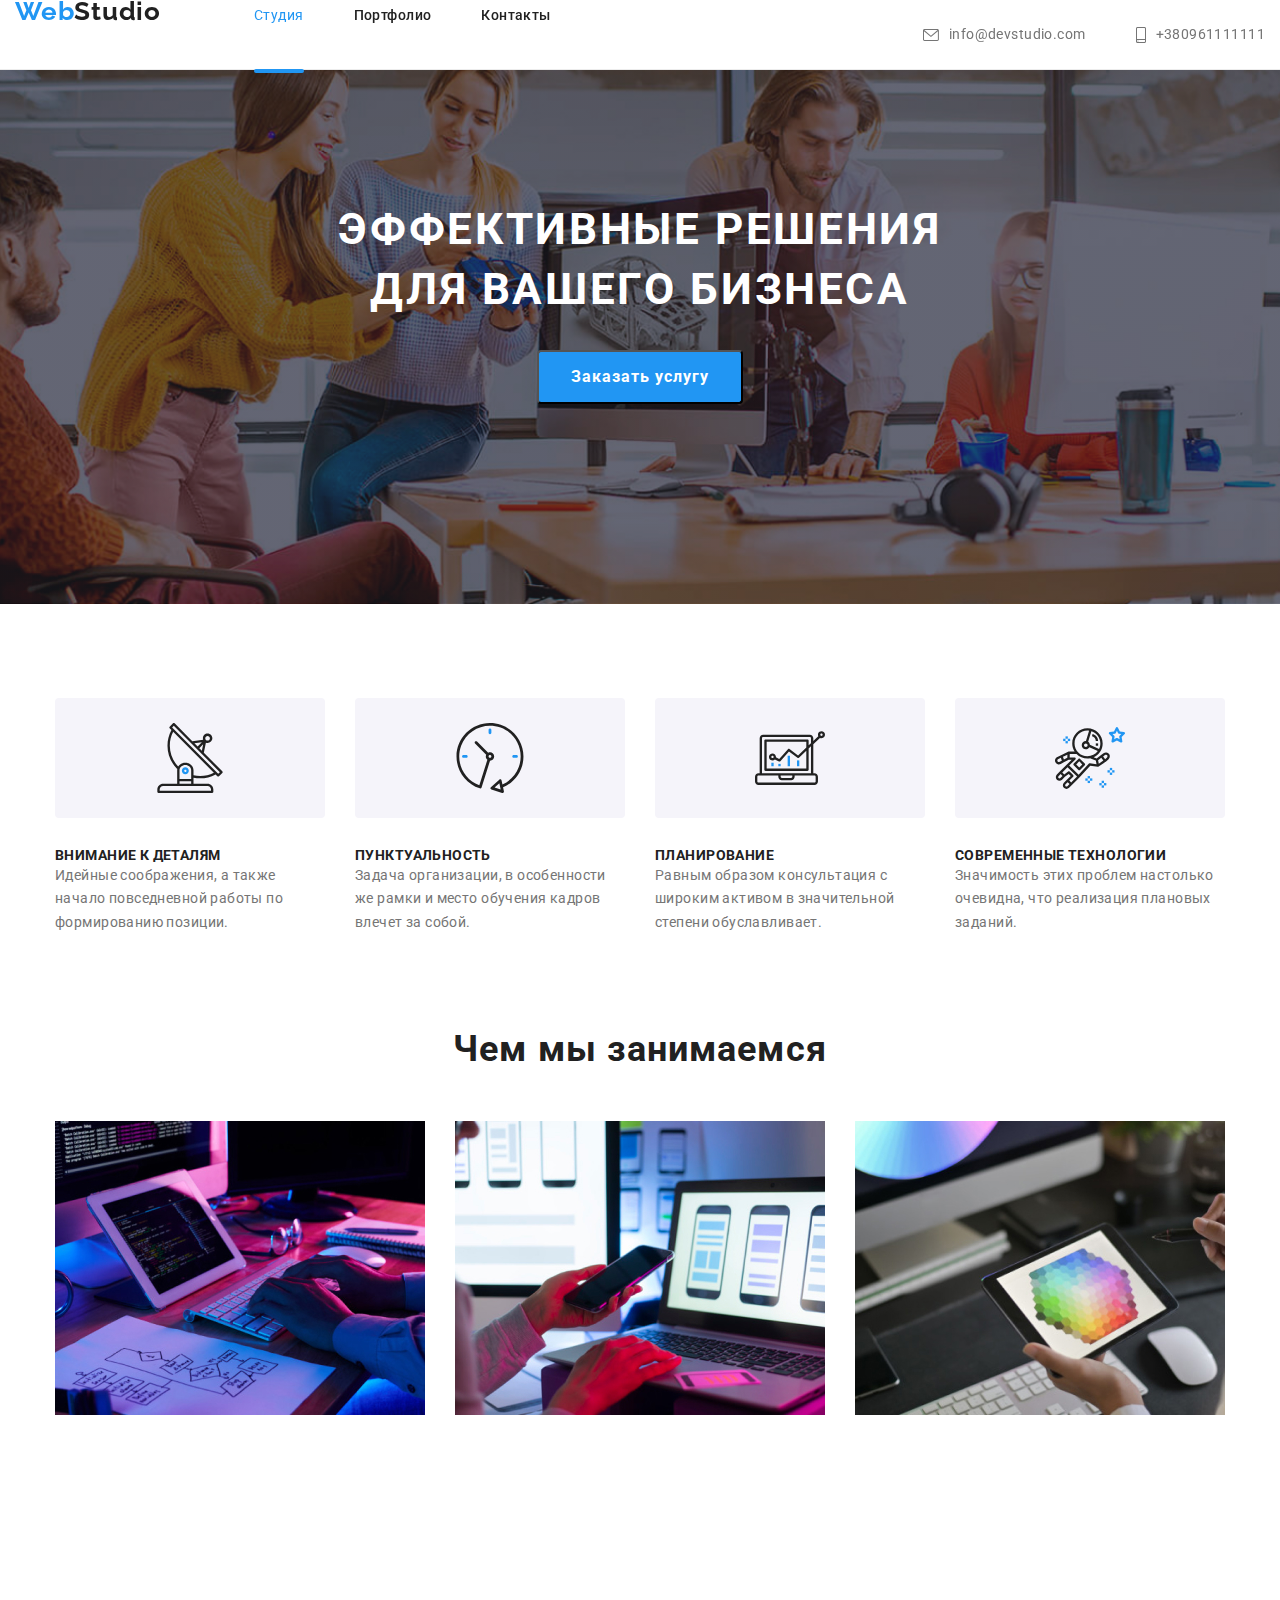
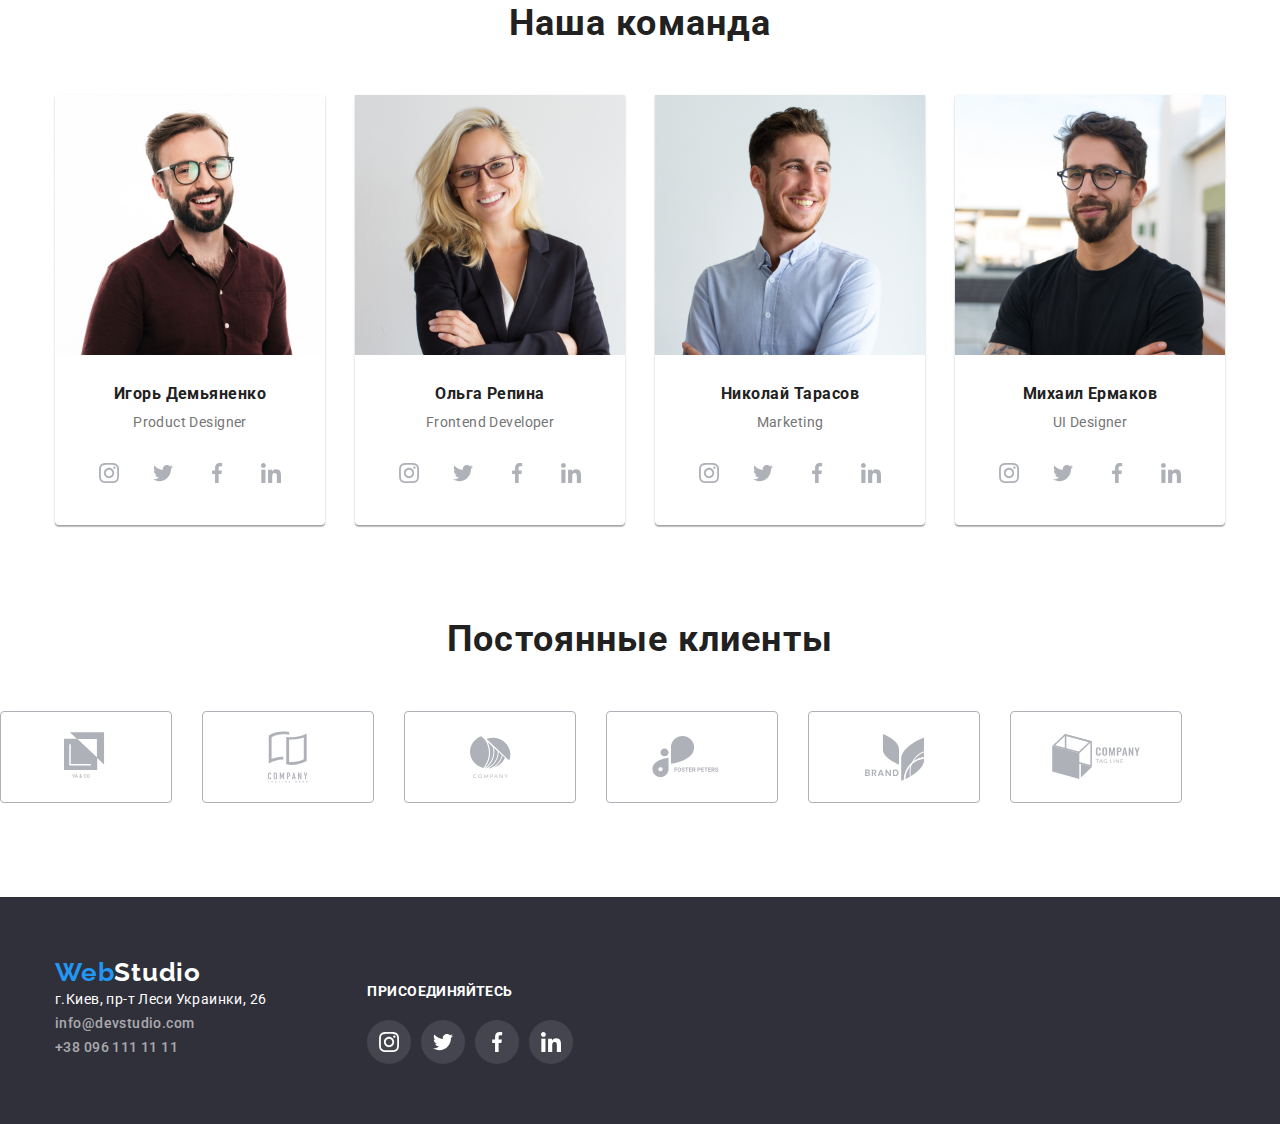
==== index.html @ 77bff118 "add folders" ====
<!DOCTYPE html>
<html lang="ru"> 
<head>      
<meta charset="UTF-8">
<meta name="viewport" content="width=device-width, initial-scale=1.0"/>
<title>Studio</title>
<link rel="preconnect" href="https://fonts.gstatic.com">
<link href="https://fonts.googleapis.com/css2?family=Raleway:wght@700&family=Roboto:wght@400;500;700;900&display=swap"
    rel="stylesheet" />
<link href="https://cdnjs.cloudflare.com/ajax/libs/modern-normalize/0.1.0/modern-normalize.css">
<link rel="stylesheet" href="./css/styles.css"/>
</head>
<body>
    <!--Шапка сайта-->
<header class="page-header">
<div class="container">   
<nav class="nav">
<a class="logo" href="/">
 <span class="logo-blue">Web</span>Studio
</a>
<ul class="menu list">
    <li class="menu-item" ><a href="./index.html" class="menu-link-current">Студия</a></li>
    <li class="menu-item" ><a href="./portfolio.html" class="menu-link">Портфолио</a></li>
    <li class="menu-item" ><a href="" class="menu-link">Контакты</a></li>
</ul>
</nav>
<!--Список с почтой и номером телефона-->
<ul class="contacts list">
    <li class="contacts-item">
        <a class="link contacts-e" href="mailto:info@devstudio.com">
<svg class="envelope-icon" width="16" height="12">
<use href="./images/icons/sprite.svg#icon-envelope"></use>    
</svg>  info@devstudio.com</a></li>

    <li class="contacts-item">
        <a class="link contacts-s" href="tel:+380961111111">
 <svg class="smartphone-icon" width="10" height="16">
 <use href="./images/icons/sprite.svg#icon-smartphone"></use>     
 </svg>   +380961111111 </a> </li>
</ul>
</div>    
</header>
<main>
<!-- Блок Герой-->
    <section class="hero">
<div class="container">
      <h1 class="page-title" >Эффективные решения для вашего бизнеса</h1>
      <button class="hero-button" type="button">Заказать услугу</button>
      </div> 
    </section>
<!--Секция"Особенности"-->
<section class="features">
    <div class="container">
<ul class="list main-block">
    <li class="block-item">
        <div class="block-icons">
     <svg class="antenna" width="70" height="70">
     <use href="./images/icons/sprite.svg#icon-antenna">
    </use>   
     </svg>       
        </div>
        <h3 class="section-features">Внимание к деталям</h3>
        <p class="text-features">Идейные соображения, а также начало повседневной работы по формированию позиции.</p>
    </li>
  <li class="block-item">
    <div class="block-icons">
 <svg class="clock" width="70" height="70">
 <use href="./images/icons/sprite.svg#icon-clock">
</use>    
 </svg>       
    </div>  
      <h3 class="section-features">Пунктуальность</h3>
      <p class="text-features">Задача организации, в особенности же рамки и место обучения кадров влечет за собой.</p>
  </li>
  <li class="block-item">
      <div class="block-icons">
<svg class="diagram" width="70" height="70">
<use href="./images/icons/sprite.svg#icon-diagram"></use>    
</svg>          
      </div>
      <h3 class="section-features">Планирование</h3>
      <p class="text-features">Равным образом консультация с широким активом в значительной степени обуславливает.</p>
  </li>
  <liv class="block-item">
      <div class="block-icons">
<svg class="astronaut" width="70" height="70">
<use href="./images/icons/sprite.svg#icon-astronaut"></use>    
</svg>
 </div>
      <h3 class="section-features">Современные технологии</h3>
      <p class="text-features">Значимость этих проблем настолько очевидна, что реализация плановых заданий.</p>
  </li>  
</ul>
</div>
</section>
<!--Секция "Чем мы занимаемся"-->
<section class="section-what-we-do">
    <div class="container" >
  <h2 class="section-title">Чем мы занимаемся</h2>
<ul class="list what-we-do ">
    <li class="what-we-do-item"><img src="./images/box1.jpg" alt="Работа за компьютером" width="370"></li>
    <li class="what-we-do-item"><img src="./images/box2.jpg" alt="Работа за компьютером" width="370"></li>
    <li class="what-we-do-item"><img src="./images/box3.jpg" alt="Работа с цветом" width="370"></li>
</ul>
</div>
</section>
<!--Секция "Наша Команда"-->
<section class="section-team">
    <div class="container-team">
    <h2 class="section-title">Наша команда</h2>
    <ul class="list card-set team-list">
    <li class=" item team-item"><img src="./images/img copy.jpg" alt="Игорь Демьяненко Product Designer" width="270">
           <div class="card-background"><h3 class="team-item-name">Игорь Демьяненко</h3><p class="team-item-position">Product Designer</p>
<ul class="list social-icons">
    <li class="social-icons-item">
        <a href="#" class="social-icons-link">
            <svg class="social-icons-svg">
                <use href="./images/icons/sprite.svg#icon-instagram"></use>
            </svg>
        </a>
    </li>
    <li class="social-icons-item">
        <a href="#" class="social-icons-link">
            <svg class="social-icons-svg">
                <use href="./images/icons/sprite.svg#icon-twitter"></use>
            </svg>
        </a>
    </li>
    <li class="social-icons-item">
        <a href="#" class="social-icons-link">
            <svg class="social-icons-svg">
                <use href="./images/icons/sprite.svg#icon-facebook"></use>
            </svg>
        </a>
    </li>
    <li class="social-icons-item">
        <a href="#" class="social-icons-link">
            <svg class="social-icons-svg">
                <use href="./images/icons/sprite.svg#icon-linkedin"></use>
            </svg>
        </a>
    </li>
</ul>
        </div>
        </li>
     <li class=" item team-item"><img src="./images/img2 copy.jpg" alt="Ольга Репина Frontend Developer" width="270">
        <div class="card-background"><h3 class="team-item-name">Ольга Репина</h3><p class="team-item-position">Frontend Developer</p>
        <ul class="list social-icons">
            <li class="social-icons-item">
                <a href="#" class="social-icons-link">
                    <svg class="social-icons-svg">
                        <use href="./images/icons/sprite.svg#icon-instagram"></use>
                    </svg>
                </a>
            </li>
            <li class="social-icons-item">
                <a href="#" class="social-icons-link">
                    <svg class="social-icons-svg">
                        <use href="./images/icons/sprite.svg#icon-twitter"></use>
                    </svg>
                </a>
            </li>
            <li class="social-icons-item">
                <a href="#" class="social-icons-link">
                    <svg class="social-icons-svg">
                        <use href="./images/icons/sprite.svg#icon-facebook"></use>
                    </svg>
                </a>
            </li>
            <li class="social-icons-item">
                <a href="#" class="social-icons-link">
                    <svg class="social-icons-svg">
                        <use href="./images/icons/sprite.svg#icon-linkedin"></use>
                    </svg>
                </a>
            </li>
        </ul>
        </div></li>
     <li class=" item team-item"><img src="./images/img3 copy.jpg" alt="Николай Тарасов Marketing" width="270">
<div class="card-background"><h3 class="team-item-name">Николай Тарасов</h3><p class="team-item-position">Marketing</p>
<ul class="list social-icons">
    <li class="social-icons-item">
        <a href="#" class="social-icons-link">
            <svg class="social-icons-svg">
                <use href="./images/icons/sprite.svg#icon-instagram"></use>
            </svg>
        </a>
    </li>
    <li class="social-icons-item">
        <a href="#" class="social-icons-link">
            <svg class="social-icons-svg">
                <use href="./images/icons/sprite.svg#icon-twitter"></use>
            </svg>
        </a>
    </li>
    <li class="social-icons-item">
        <a href="#" class="social-icons-link">
            <svg class="social-icons-svg">
                <use href="./images/icons/sprite.svg#icon-facebook"></use>
            </svg>
        </a>
    </li>
    <li class="social-icons-item">
        <a href="#" class="social-icons-link">
            <svg class="social-icons-svg">
                <use href="./images/icons/sprite.svg#icon-linkedin"></use>
            </svg>
        </a>
    </li>
</ul>
</div></li>
    <li class="item team-item"><img src="./images/img4 copy.jpg" alt="Михаил Ермаков UI Designer" width="270">
    <div class="card-background"><h3 class="team-item-name">Михаил Ермаков</h3><p class="team-item-position">UI Designer</p>
    <ul class="list social-icons">
        <li class="social-icons-item">
            <a href="#" class="social-icons-link">
                <svg class="social-icons-svg">
                    <use href="./images/icons/sprite.svg#icon-instagram"></use>
                </svg>
            </a>
        </li>
        <li class="social-icons-item">
            <a href="#" class="social-icons-link">
                <svg class="social-icons-svg">
                    <use href="./images/icons/sprite.svg#icon-twitter"></use>
                </svg>
            </a>
        </li>
        <li class="social-icons-item">
            <a href="#" class="social-icons-link">
                <svg class="social-icons-svg">
                    <use href="./images/icons/sprite.svg#icon-facebook"></use>
                </svg>
            </a>
        </li>
        <li class="social-icons-item">
            <a href="#" class="social-icons-link">
                <svg class="social-icons-svg">
                    <use href="./images/icons/sprite.svg#icon-linkedin"></use>
                </svg>
            </a>
        </li>
    </ul>
    </div></li>
    </ul>
  </div>  
</section>
<!--Секция"Постоянные клиенты"-->
<section class="section-clients">
  <h2 class="title-clients">Постоянные клиенты</h2>  
        <ul class="list logo-clients">
<li class="logo-clients-item"><a href="#" class="logo-clients-icon">
    <svg class="icon-logo" width="44.27" height="49.23">
 <use href="./images/icons/sprite.svg#icon-logo1">
 </use>       
    </svg></a></li>
<li class="logo-clients-item"><a href="#" class="logo-clients-icon">
<svg class="icon-logo" width="40" height="52"> <use href="./images/icons/sprite.svg#icon-logo2"></use></svg></a></li>
<li class="logo-clients-item"><a href="#" class="logo-clients-icon">
<svg class="icon-logo" width="41" height="42.6"><use href="./images/icons/sprite.svg#icon-logo3"></use></svg>    
</a></li>
<li class="logo-clients-item"><a href="#" class="logo-clients-icon">
<svg class="icon-logo" width="79.66" height="42.02"><use href="./images/icons/sprite.svg#icon-logo4">
</use></svg>
</a></li>
<li class="logo-clients-item"><a href="#" class="logo-clients-icon">
<svg class="icon-logo" width="59" height="47">
<use href="./images/icons/sprite.svg#icon-logo5"></use></svg>    
</a></li>
<li class="logo-clients-item"><a href="#" class="logo-clients-icon">
<svg class="icon-logo" width="88.48" height="45.44">
    <use href="./images/icons/sprite.svg#icon-logo6"></use></svg>    
</a></li>
</ul>
</section>
</main>
<!--Подвал сайта-->
<footer class="section-bottom">
 <div class="container"> 
 <div class="address-footer">         
<a class="logo" href="/">
   <span class="logo-blue">Web</span><span class="logo-white">Studio</span>
</a>
<address>
<ul class="list">
<li><a class="map-link" href="https://goo.gl/maps/qB4iPWVN4ftwvtJb9" target="_blank" rel="noopener noreferrer">
    г.Киев, пр-т Леси Украинки, 26</a></li>    
<li><a class="link-footer" href="mailto:info@devstudio.com">info@devstudio.com</a></li>
<li><a class="link-footer" href="tel:+380961111111">+38 096 111 11 11</a></li>
 </ul>
</address>
</div> 
<div class="socials">
 <h2 class="socials-text">Присоединяйтесь</h2>
 <ul class="list socials-link">
 <li class="socials-item">
     <a href="#" class="socials-around">
     <svg class="socials-icon-svg">
    <use href="./images/icons/sprite.svg#icon-instagramf"></use>
</svg></a>
</li>
 <li class="socials-item">
     <a href="#" class="socials-around">
         <svg class="socials-icon-svg">
    <use href="./images/icons/sprite.svg#icon-twitterf"></use>
</svg></a>
</li>
 <li class="socials-item">
     <a href="#" class="socials-around">
         <svg class="socials-icon-svg">
    <use href="./images/icons/sprite.svg#icon-facebookf"></use>
</svg></a>
</li>
 <li class="socials-item"><a href="#" class="socials-around">
     <svg class="socials-icon-svg">
    <use href="./images/icons/sprite.svg#icon-linkedinf"></use>
</svg></a>
</li>   
 </ul>   
</div>
</div>
</footer>
</body>
</html>
---- css/styles.css ----
:root {
  --main-text-color: #757575;
  --page-title: #ffffff;
  --title-color: #212121;
  --logo-color: #2196f3;
  --accent-color: #2196f3;
  --icon-color: #afb1b8;
  --card-border: #eeeeee;
  --cubic-bezier: cubic-bezier(0.4, 0, 0.2, 1);
  --shadow-card: 0px 1px 1px rgba(0, 0, 0, 0.12),
    0px 4px 4px rgba(0, 0, 0, 0.06), 1px 4px 6px rgba(0, 0, 0, 0.16);
  --back-card: rgba(33, 150, 243, 0.9);
  --shadow-button: 0px 3px 1px rgba(0, 0, 0, 0.1),
    0px 1px 2px rgba(0, 0, 0, 0.08), 0px 2px 2px rgba(0, 0, 0, 0.12);

  --main-font: Roboto, sans-serif;
  --title-font: Roboto, sans-serif;
  --logo-font: Raleway, sans-serif;
}

html {
  box-sizing: border-box;
}

*,
*::before,
*::after {
  box-sizing: inherit;
  margin: 0;
  padding: 0;
}

body {
  font-family: var(--main-font);
  font-size: 14px;
  line-height: 1.71;
  letter-spacing: 0.03em;
  color: var(--main-text-color);
}

h1,
h2,
h3,
p {
  margin-top: 0;
}

img {
  display: block;
  max-width: 100%;
}
.container {
  width: 1200px;
  padding: 0 15px;
  margin-left: auto;
  margin-right: auto;
}

.page-header .container {
  position: fixed;
  width: 100%;
  height: 70px;
  z-index: 10;
  background-color: var(--page-title);
  display: flex;
  align-items: center;
  justify-content: flex-start;
  border-bottom: 1px solid #ececec;
}

.nav {
  display: flex;
  align-items: baseline;
  margin-right: auto;
}
.contacts {
  display: flex;
  align-items: center;
  margin-left: 331px;
}

.contacts-e,
.contacts-s {
  display: flex;
  align-items: center;
  text-decoration: none;
  color: var(--main-text-color);
}

.contacts-e:hover,
.contacts-e:focus {
  color: var(--accent-color);
}

.contacts-s:hover,
.contacts-s:focus {
  color: var(--accent-color);
}

.envelope-icon {
  margin-right: 10px;
  fill: currentColor;
}

.smartphone-icon {
  margin-right: 10px;
  fill: currentColor;
}

.smartphone-icon:hover,
.smartphone-icon:focus {
  fill: #2196f3;
}

.contacts-item:nth-child(2) {
  margin-left: 50px;
}

.link {
  color: var(--main-text-color);
  text-decoration: none;
}
.link:hover,
.link:focus {
  color: var(--accent-color);
}

.menu-link {
  display: block;
  color: var(--title-color);
  font-weight: 500;
  text-decoration: none;
  transition-property: color;
  transition-duration: 250ms;
  transition-timing-function: var(--cubic-bezier);
}

.menu-link-current {
  position: relative;
  display: block;
  color: var(--accent-color);
  text-decoration: none;
  padding-bottom: 45px;
}

.menu-link-current::after {
  position: absolute;
  bottom: 0;
  content: '';
  display: block;
  width: 100%;
  height: 4px;
  background-color: var(--accent-color);
  border-radius: 2px;
}

.menu-link:hover,
.menu-link:focus {
  color: var(--accent-color);
}

.menu {
  display: inline-flex;
  justify-content: center;
}

.menu-item:not(:last-child) {
  margin-right: 50px;
}

.link-footer {
  font-style: normal;
  font-weight: 500;
  text-decoration: none;
  color: rgba(255, 255, 255, 0.6);
}
.map-link {
  color: var(--page-title);
  font-style: normal;
  text-decoration: none;
}
.card-set {
  display: flex;
  flex-wrap: wrap;
  padding: 0;
  margin-left: -30px;
  margin-top: -30px;
}

.logo {
  display: block;
  margin-right: 93px;
  font-family: Raleway;
  font-weight: bold;
  font-size: 26px;
  line-height: 1.19;
  letter-spacing: 0.03em;
  color: var(--title-color);
  text-decoration: none;
}

.logo-blue {
  color: var(--accent-color);
}

.logo-white {
  color: var(--page-title);
}

.main-list {
  color: var(--title-color);
}
.list {
  margin: 0;
  padding-left: 0;
  list-style: none;
}
.list-bottom {
  font-family: Roboto;
  font-style: normal;
  font-weight: normal;
  font-size: 14px;
  line-height: 1.71px;
  letter-spacing: 0.03em;
  color: var(--page-title);
}

.button-list {
  display: flex;
  justify-content: center;
  margin-bottom: 50px;
}

.container-filters {
  margin-left: auto;
  margin-right: auto;
}

.filters-item:not(:last-child) {
  margin-right: 8px;
}

.hero {
  max-width: 1600px;
  padding: 200px 0;
  margin: 0 auto;
  background-color: var(--bg-color);
  background-image: linear-gradient(
      to right,
      rgba(47, 48, 58, 0.4),
      rgba(47, 48, 58, 0.4)
    ),
    url(../images/img9.jpg);
  background-repeat: no-repeat;
  background-position: center;
  background-size: cover;
  text-align: center;
}

.hero-button {
  font-family: Roboto;
  font-style: normal;
  font-weight: bold;
  font-size: 16px;
  line-height: 1.87;
  text-align: center;
  letter-spacing: 0.06em;
  color: var(--page-title);
  background-color: var(--accent-color);
  display: block;
  margin: 0 auto;
  padding: 10px 32px;
  border-radius: 4px;
}

.button {
  padding: 6px 22px;
  border-radius: 4px;
  border: none;
  background-color: #f5f4fa;
  font-family: Roboto;
  font-weight: 500;
  font-size: 16px;
  line-height: 1.62;
  letter-spacing: 0.03em;
  color: var(--title-color);
  cursor: pointer;
  transition-property: color, background-color, box-shadow;
  transition-duration: 250ms;
  transition-timing-function: var(--cubic-bezier);
}

.button:hover,
.button:focus {
  color: var(--page-title);
  background-color: var(--accent-color);
  box-shadow: var(--shadow-button);
}

.page-title {
  max-width: 696px;
  font-family: var(--title-font);
  font-size: 44px;
  line-height: 1.36;
  text-align: center;
  letter-spacing: 0.06em;
  text-transform: uppercase;
  color: var(--page-title);
  margin: 0 auto;
  margin-bottom: 30px;
}

.features {
  padding-top: 94px;
  padding-bottom: 94px;
}

.section-features {
  font-family: Roboto;
  font-weight: bold;
  font-size: 14px;
  line-height: 1.14;
  letter-spacing: 0.03em;
  text-transform: uppercase;
  color: var(--title-color);
}

.main-block {
  display: flex;
  justify-content: center;
}

.block-item:not(:last-child) {
  margin-right: 30px;
}

.block-icons {
  display: flex;
  justify-content: center;
  align-items: center;
  width: 270px;
  height: 120px;
  background-color: #f5f4fa;
  margin-bottom: 30px;
  border-radius: 4px;
}

.section-what-we-do {
  padding-bottom: 94px;
}

.what-we-do {
  display: flex;
  justify-content: center;
}

.what-we-do-item:not(:last-child) {
  margin-right: 30px;
}

.section-title {
  margin-bottom: 50px;
  font-family: Roboto;
  font-style: normal;
  font-weight: bold;
  font-size: 36px;
  line-height: 1.16;
  letter-spacing: 0.03em;
  text-align: center;
  color: #212121;
}

.card-background {
  color: var(--page-title);
  padding: 30px 32px;
}

.section-team {
  padding-top: 94px;
  padding-bottom: 94px;
}

.container-team {
  width: 1200px;
  padding: 0 15px;
  margin: 0 auto;
}

.team-item:not(:last-child) {
  margin-right: 30px;
}

.team-item {
  box-shadow: 0px 1px 3px rgba(0, 0, 0, 0.12), 0px 1px 1px rgba(0, 0, 0, 0.14),
    0px 2px 1px rgba(0, 0, 0, 0.2);
  border-radius: 0px 0px 4px 4px;
}

.team-item-position {
  font-family: Roboto;
  font-style: normal;
  font-weight: normal;
  font-size: 14px;
  line-height: 1.71;
  letter-spacing: 0.03em;
  text-align: center;
  color: var(--main-text-color);
  margin-bottom: 8px;
}

.team-item-name {
  font-family: var(--title-font);
  font-size: 16px;
  line-height: 1.16;
  letter-spacing: 0.03em;
  text-align: center;
  color: var(--title-color);
  margin-bottom: 8px;
}

.social-icons-item:not(:last-child) {
  margin-right: 10px;
}

.section-clients {
  margin-bottom: 94px;
}

.title-clients {
  font-family: Roboto;
  font-weight: 700;
  font-size: 36px;
  line-height: 1.16;
  letter-spacing: 0.03em;
  text-align: center;
  color: var(--title-color);
  margin-bottom: 50px;
}

.logo-clients {
  display: flex;
}

.logo-clients-item {
  display: flex;
  justify-content: center;
  color: var(--icon-color);
  border: 1px solid var(--icon-color);
  border-radius: 4px;
  margin-right: 30px;
}

.logo-clients-item:last-child {
  margin-right: 0;
}

.logo-clients-item:hover,
.logo-clients-item:focus {
  border: 1px solid var(--accent-color);
}

.logo-clients-icon {
  width: 170px;
  height: 90px;
  display: flex;
  align-items: center;
  justify-content: center;
  color: var(--icon-color);
}

.logo-clients-icon:hover,
.logo-clients-icon:focus {
  color: var(--accent-color);
}

.icon-logo {
  fill: currentColor;
}

.icon-logo:hover,
.icon-logo:focus {
  fill: currentColor;
}

.social-icons {
  display: flex;
  justify-content: center;
  margin-top: 16px;
}

.social-icons-link {
  display: flex;
  justify-content: center;
  align-items: center;
  width: 44px;
  height: 44px;
  border-radius: 50%;
  background-color: #ffffff;
  color: #afb1b8;
}

.social-icons-link:hover,
.social-icons-link:focus {
  color: #ffffff;
  background-color: var(--accent-color);
}

.social-icons-svg {
  width: 20px;
  height: 20px;
  fill: currentColor;
}

.section-portfolio {
  padding-top: 94px;
  padding-bottom: 94px;
}

.container-background {
  background-color: var(--page-title);
  padding: 24px 20px;
  border: 1px solid var(--card-border);
}

.card-set-item {
  flex-basis: calc(100% / 3 - 30px);
  margin-left: 30px;
  margin-top: 30px;
}

.card {
  display: flex;
}

.card-link {
  text-decoration: none;
  transition: box-shadow 250ms var(--cubic-bezier);
}

.card-link:hover,
.card-link:focus {
  box-shadow: var(--shadow-card);
}

.card-link:hover .card-thumb-text,
.card-link:focus .card-thumb-text {
  opacity: 0.9;
  transform: translateY(0);
}

.card-thumb {
  position: relative;
  display: flex;
  justify-content: center;
  align-items: center;
  overflow: hidden;
}

.card-thumb-text {
  position: absolute;
  display: flex;
  align-items: center;
  padding-left: 24px;
  padding-right: 24px;
  width: 100%;
  height: 100%;
  background-color: var(--back-card);
  opacity: 0;
  transform: translateY(100%);
  transition-property: transform, opacity;
  transition-duration: 250ms;
  transition-timing-function: var(--cubic-bezier);
  pointer-events: none;
}

.card-thumb-text .text {
  font-family: Roboto;
  font-style: normal;
  font-weight: 400;
  font-size: 18px;
  line-height: 28px;
  letter-spacing: 0.03em;
  color: var(--page-title);
}

.section-bottom {
  background-color: #2f303a;
  padding-top: 60px;
  padding-bottom: 60px;
}

.address-footer {
  display: inline-block;
}

.socials {
  display: inline-block;
  margin-left: 70px;
}

.socials-text {
  font-family: Roboto;
  font-weight: bold;
  font-size: 14px;
  line-height: 1.14;
  letter-spacing: 0.03em;
  text-transform: uppercase;
  color: var(--page-title);
  margin-bottom: 20px;
}

.socials-link {
  display: flex;
  align-items: baseline;
}

.socials-item:not(:last-child) {
  margin-right: 10px;
}

.socials-around {
  display: flex;
  align-items: center;
  justify-content: center;
  width: 44px;
  height: 44px;
  border-radius: 50%;
  background-color: rgba(255, 255, 255, 0.1);
}
.socials-around:hover,
.socials-around:focus {
  background-color: var(--accent-color);
}

.socials-icon-svg {
  width: 20px;
  height: 20px;
  fill: currentColor;
}
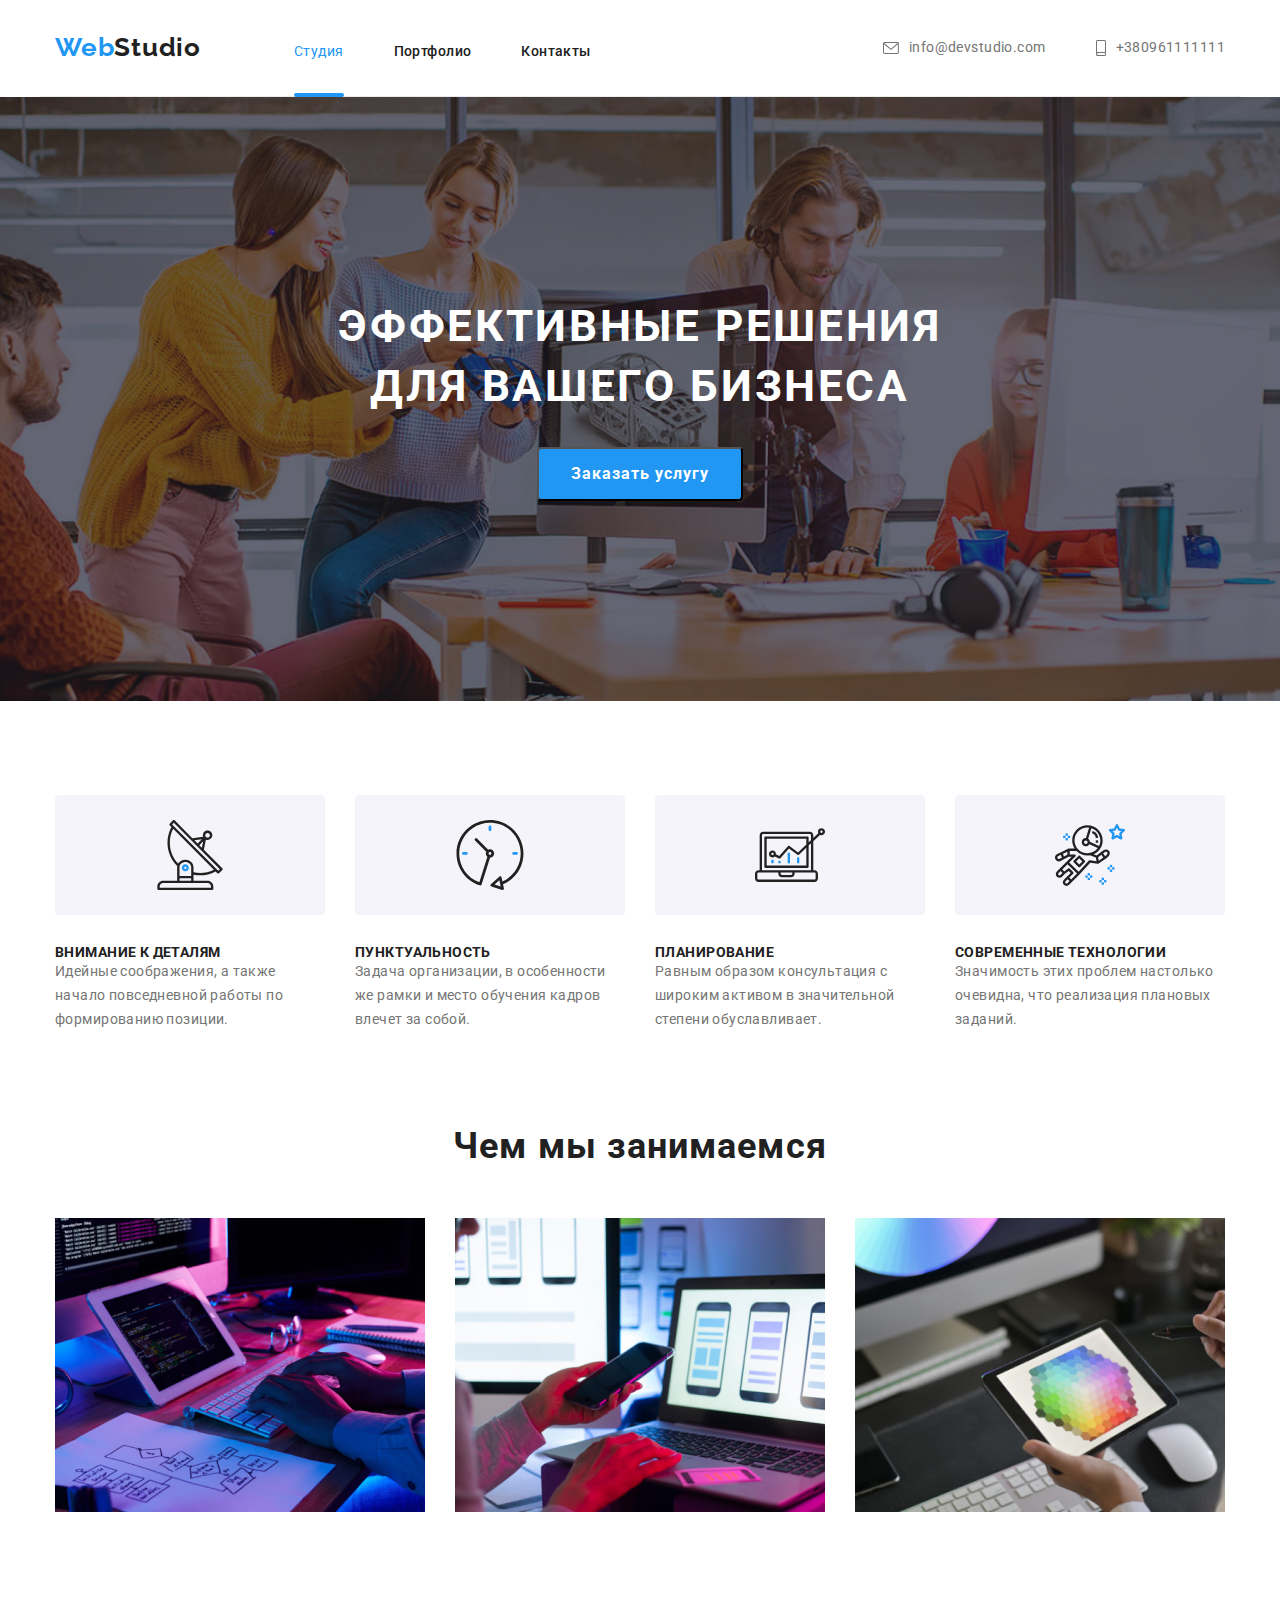
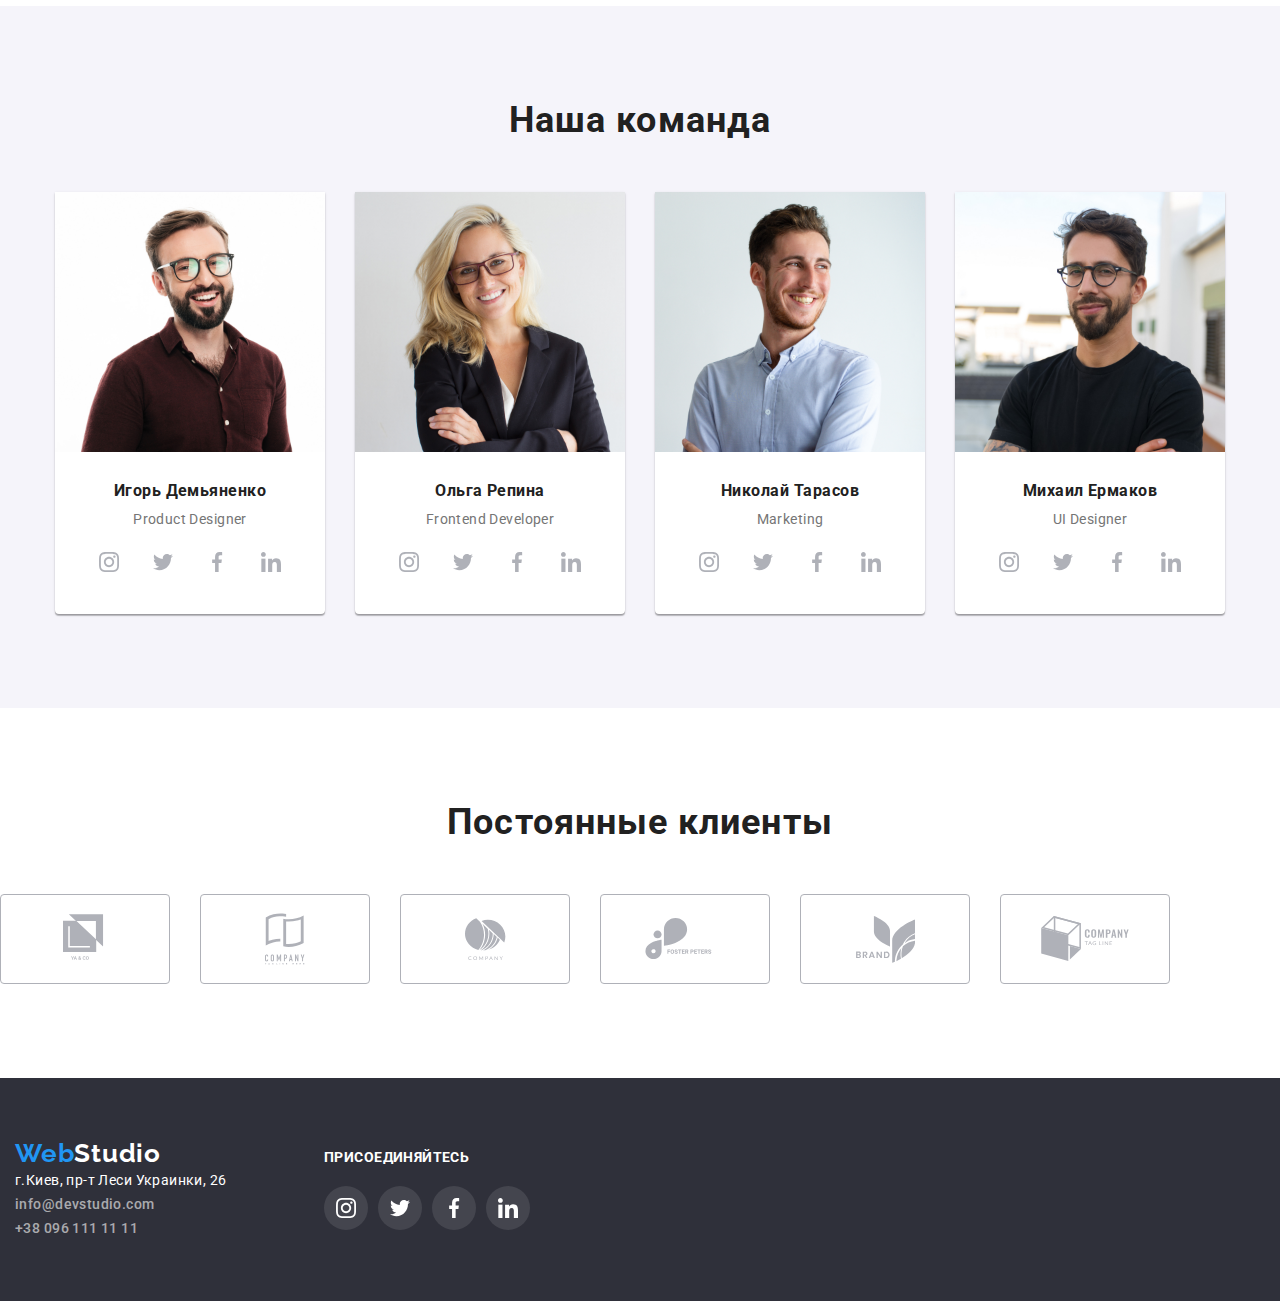
==== commit b9432511: "done-hw-05" ====
--- a/index.html
+++ b/index.html
@@ -44,8 +44,8 @@
 <!-- Блок Герой-->
     <section class="hero">
 <div class="container">
-      <h1 class="page-title" >Эффективные решения для вашего бизнеса</h1>
-      <button class="hero-button" type="button">Заказать услугу</button>
+<h1 class="page-title" >Эффективные решения для вашего бизнеса</h1>
+<button data-modal-open class="hero-button" type="button">Заказать услугу</button>
       </div> 
     </section>
 <!--Секция"Особенности"-->
@@ -276,7 +276,7 @@
 </main>
 <!--Подвал сайта-->
 <footer class="section-bottom">
- <div class="container"> 
+ <div class="container-footer"> 
  <div class="address-footer">         
 <a class="logo" href="/">
    <span class="logo-blue">Web</span><span class="logo-white">Studio</span>
@@ -320,5 +320,12 @@
 </div>
 </div>
 </footer>
+<!--Модальное окно-->
+<div class="backdrop is-hidden" data-modal>
+<div class="modal"><button class="modal-button" data-modal-close>
+<svg class="close-icon" width="18" height="18"><use href="./images/icons/sprite.svg#close"></use></svg>       
+</button></div>    
+</div>
+<script src="./js/modal.js"></script>
 </body>
 </html>--- a/css/styles.css
+++ b/css/styles.css
@@ -3,6 +3,7 @@
   --page-title: #ffffff;
   --title-color: #212121;
   --logo-color: #2196f3;
+  --section-background: #f5f4fa;
   --accent-color: #2196f3;
   --icon-color: #afb1b8;
   --card-border: #eeeeee;
@@ -57,14 +58,10 @@
 }
 
 .page-header .container {
-  position: fixed;
-  width: 100%;
-  height: 70px;
-  z-index: 10;
-  background-color: var(--page-title);
-  display: flex;
-  align-items: center;
-  justify-content: flex-start;
+  padding-top: 32px;
+  padding-bottom: 32px;
+  display: flex;
+  align-items: center;
   border-bottom: 1px solid #ececec;
 }
 
@@ -140,7 +137,6 @@
   display: block;
   color: var(--accent-color);
   text-decoration: none;
-  padding-bottom: 45px;
 }
 
 .menu-link-current::after {
@@ -152,6 +148,7 @@
   height: 4px;
   background-color: var(--accent-color);
   border-radius: 2px;
+  bottom: -33px;
 }
 
 .menu-link:hover,
@@ -378,6 +375,7 @@
 .section-team {
   padding-top: 94px;
   padding-bottom: 94px;
+  background-color: var(--section-background);
 }
 
 .container-team {
@@ -394,6 +392,7 @@
   box-shadow: 0px 1px 3px rgba(0, 0, 0, 0.12), 0px 1px 1px rgba(0, 0, 0, 0.14),
     0px 2px 1px rgba(0, 0, 0, 0.2);
   border-radius: 0px 0px 4px 4px;
+  background-color: var(--page-title);
 }
 
 .team-item-position {
@@ -423,7 +422,8 @@
 }
 
 .section-clients {
-  margin-bottom: 94px;
+  padding-top: 94px;
+  padding-bottom: 94px;
 }
 
 .title-clients {
@@ -442,35 +442,33 @@
 }
 
 .logo-clients-item {
-  display: flex;
+  margin-right: 30px;
+}
+
+.logo-clients-item:last-child {
+  margin-right: 0;
+}
+
+.logo-clients-item:hover,
+.logo-clients-item:focus {
+  border: 1px solid var(--accent-color);
+}
+
+.logo-clients-icon {
+  width: 170px;
+  height: 90px;
+  display: flex;
+  align-items: center;
   justify-content: center;
   color: var(--icon-color);
   border: 1px solid var(--icon-color);
   border-radius: 4px;
-  margin-right: 30px;
-}
-
-.logo-clients-item:last-child {
-  margin-right: 0;
-}
-
-.logo-clients-item:hover,
-.logo-clients-item:focus {
-  border: 1px solid var(--accent-color);
-}
-
-.logo-clients-icon {
-  width: 170px;
-  height: 90px;
-  display: flex;
-  align-items: center;
-  justify-content: center;
-  color: var(--icon-color);
 }
 
 .logo-clients-icon:hover,
 .logo-clients-icon:focus {
   color: var(--accent-color);
+  border-color: var(--accent-color);
 }
 
 .icon-logo {
@@ -485,7 +483,6 @@
 .social-icons {
   display: flex;
   justify-content: center;
-  margin-top: 16px;
 }
 
 .social-icons-link {
@@ -520,6 +517,10 @@
   background-color: var(--page-title);
   padding: 24px 20px;
   border: 1px solid var(--card-border);
+}
+
+.text-features {
+  color: var(--main-text-color);
 }
 
 .card-set-item {
@@ -589,8 +590,13 @@
   padding-bottom: 60px;
 }
 
-.address-footer {
-  display: inline-block;
+.container-footer {
+  display: flex;
+  align-items: baseline;
+  padding-left: 15px;
+  padding-right: 15px;
+  margin-left: auto;
+  margin-right: auto;
 }
 
 .socials {
@@ -637,3 +643,54 @@
   height: 20px;
   fill: currentColor;
 }
+
+.backdrop {
+  position: fixed;
+  top: 0;
+  left: 0;
+  width: 100%;
+  height: 100%;
+  background-color: rgba(0, 0, 0, 0.2);
+  opacity: 1;
+  visibility: visible;
+  transition: opacity 1500ms cubic-bezier(0.4, 0, 0.2, 1),
+    visibility 1500ms cubic-bezier(0.4, 0, 0.2, 1);
+}
+
+.backdrop.is-hidden {
+  opacity: 0;
+  visibility: hidden;
+  pointer-events: none;
+}
+
+.modal {
+  position: absolute;
+  top: 50%;
+  left: 50%;
+  transform: translate(-50%, -50%) scale(1);
+  transition: transform 500ms cubic-bezier(0.4, 0, 0.2, 1);
+  width: 528px;
+  height: 581px;
+  background-color: var(--page-title);
+  box-shadow: 0px 1px 3px rgba(0, 0, 0, 0.12), 0px 1px 1px rgba(0, 0, 0, 0.14),
+    0px 2px 1px rgba(0, 0, 0, 0.2);
+  border-radius: 4px;
+}
+
+.modal-button {
+  position: absolute;
+  top: 8px;
+  right: 8px;
+  display: flex;
+  justify-content: center;
+  align-items: center;
+  width: 30px;
+  height: 30px;
+  background-color: var(--page-title);
+  border: 1px solid rgba(0, 0, 0, 0.1);
+  border-radius: 50%;
+}
+
+.close-icon {
+  fill: #212121;
+}
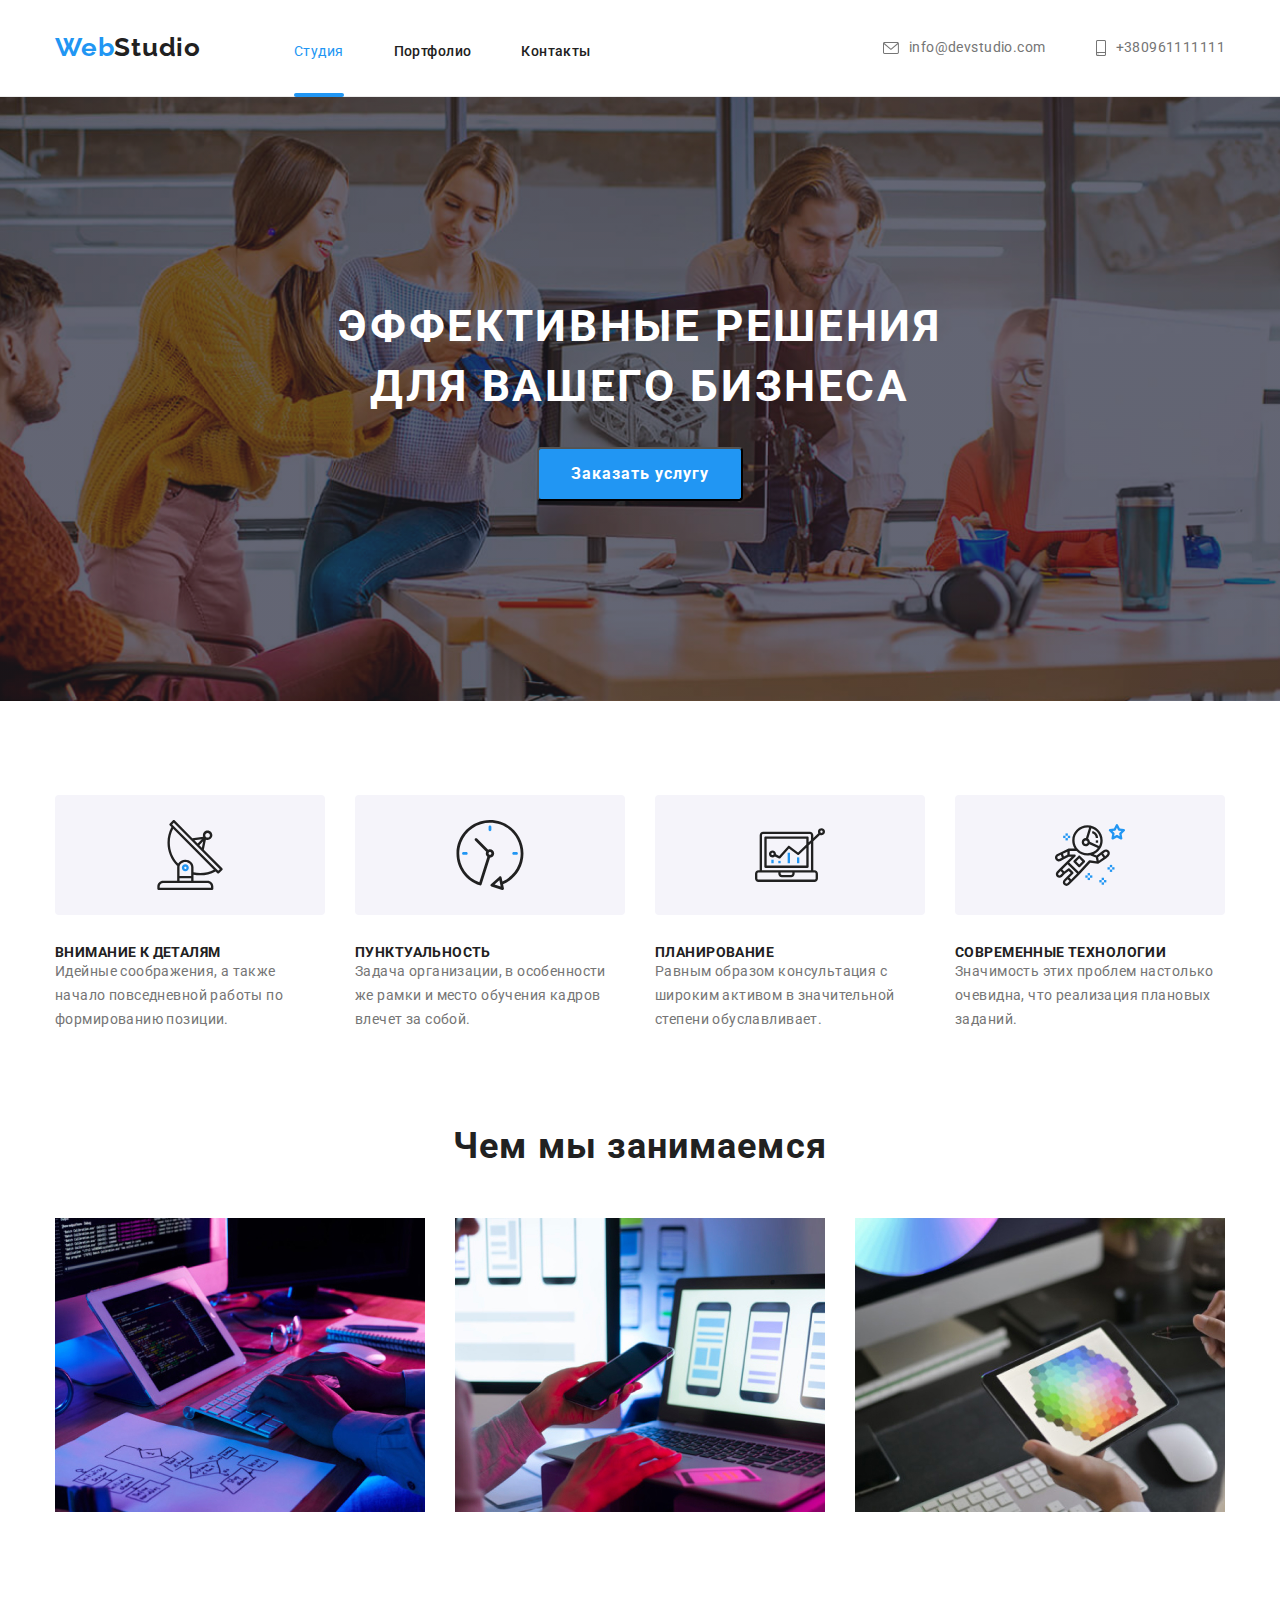
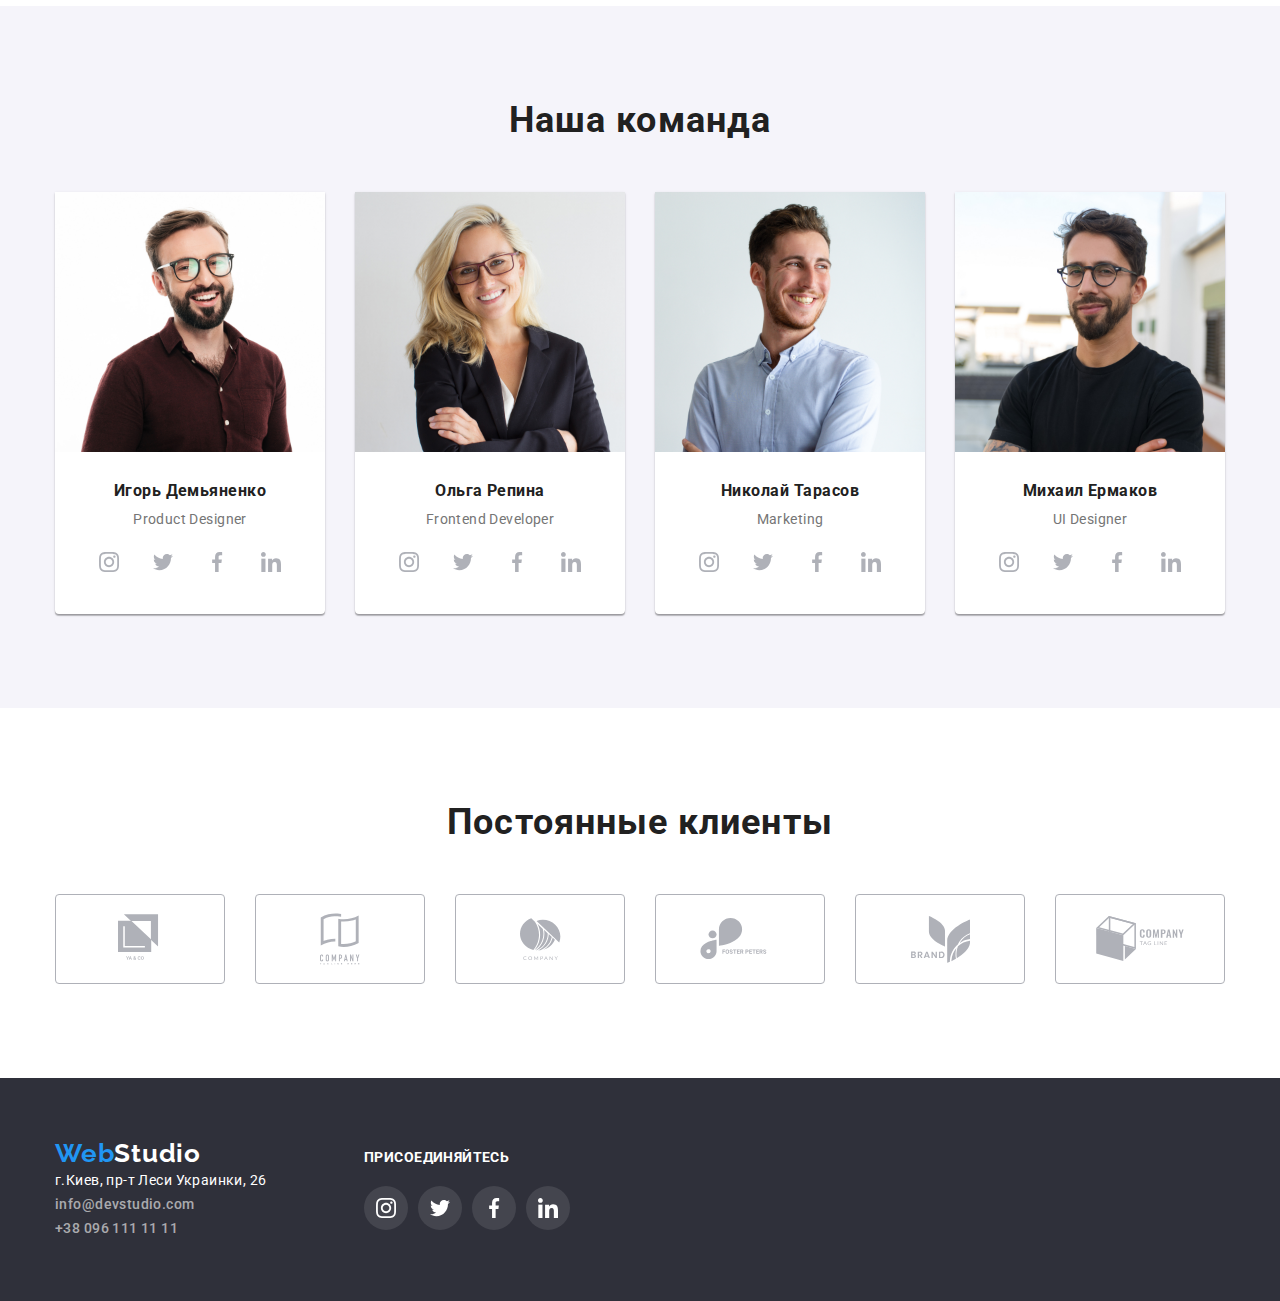
==== commit 1f6bf78f: "remake-hw-05" ====
--- a/index.html
+++ b/index.html
@@ -247,7 +247,7 @@
 </section>
 <!--Секция"Постоянные клиенты"-->
 <section class="section-clients">
-  <h2 class="title-clients">Постоянные клиенты</h2>  
+<div class="block-clients"><h2 class="title-clients">Постоянные клиенты</h2>  
         <ul class="list logo-clients">
 <li class="logo-clients-item"><a href="#" class="logo-clients-icon">
     <svg class="icon-logo" width="44.27" height="49.23">
@@ -272,6 +272,7 @@
     <use href="./images/icons/sprite.svg#icon-logo6"></use></svg>    
 </a></li>
 </ul>
+</div>
 </section>
 </main>
 <!--Подвал сайта-->
@@ -323,7 +324,7 @@
 <!--Модальное окно-->
 <div class="backdrop is-hidden" data-modal>
 <div class="modal"><button class="modal-button" data-modal-close>
-<svg class="close-icon" width="18" height="18"><use href="./images/icons/sprite.svg#close"></use></svg>       
+<svg class="close-black-icon" width="18" height="18"><use href="./images/icons/sprite.svg#close-black"></use></svg>       
 </button></div>    
 </div>
 <script src="./js/modal.js"></script>
--- a/css/styles.css
+++ b/css/styles.css
@@ -57,12 +57,15 @@
   margin-right: auto;
 }
 
+.page-header {
+  border-bottom: 1px solid #ececec;
+}
+
 .page-header .container {
   padding-top: 32px;
   padding-bottom: 32px;
   display: flex;
   align-items: center;
-  border-bottom: 1px solid #ececec;
 }
 
 .nav {
@@ -426,6 +429,12 @@
   padding-bottom: 94px;
 }
 
+.block-clients {
+  width: 1200px;
+  padding: 0 15px;
+  margin: 0 auto;
+}
+
 .title-clients {
   font-family: Roboto;
   font-weight: 700;
@@ -447,11 +456,6 @@
 
 .logo-clients-item:last-child {
   margin-right: 0;
-}
-
-.logo-clients-item:hover,
-.logo-clients-item:focus {
-  border: 1px solid var(--accent-color);
 }
 
 .logo-clients-icon {
@@ -597,6 +601,7 @@
   padding-right: 15px;
   margin-left: auto;
   margin-right: auto;
+  width: 1200px;
 }
 
 .socials {
@@ -691,6 +696,6 @@
   border-radius: 50%;
 }
 
-.close-icon {
+.close-black-icon {
   fill: #212121;
 }
